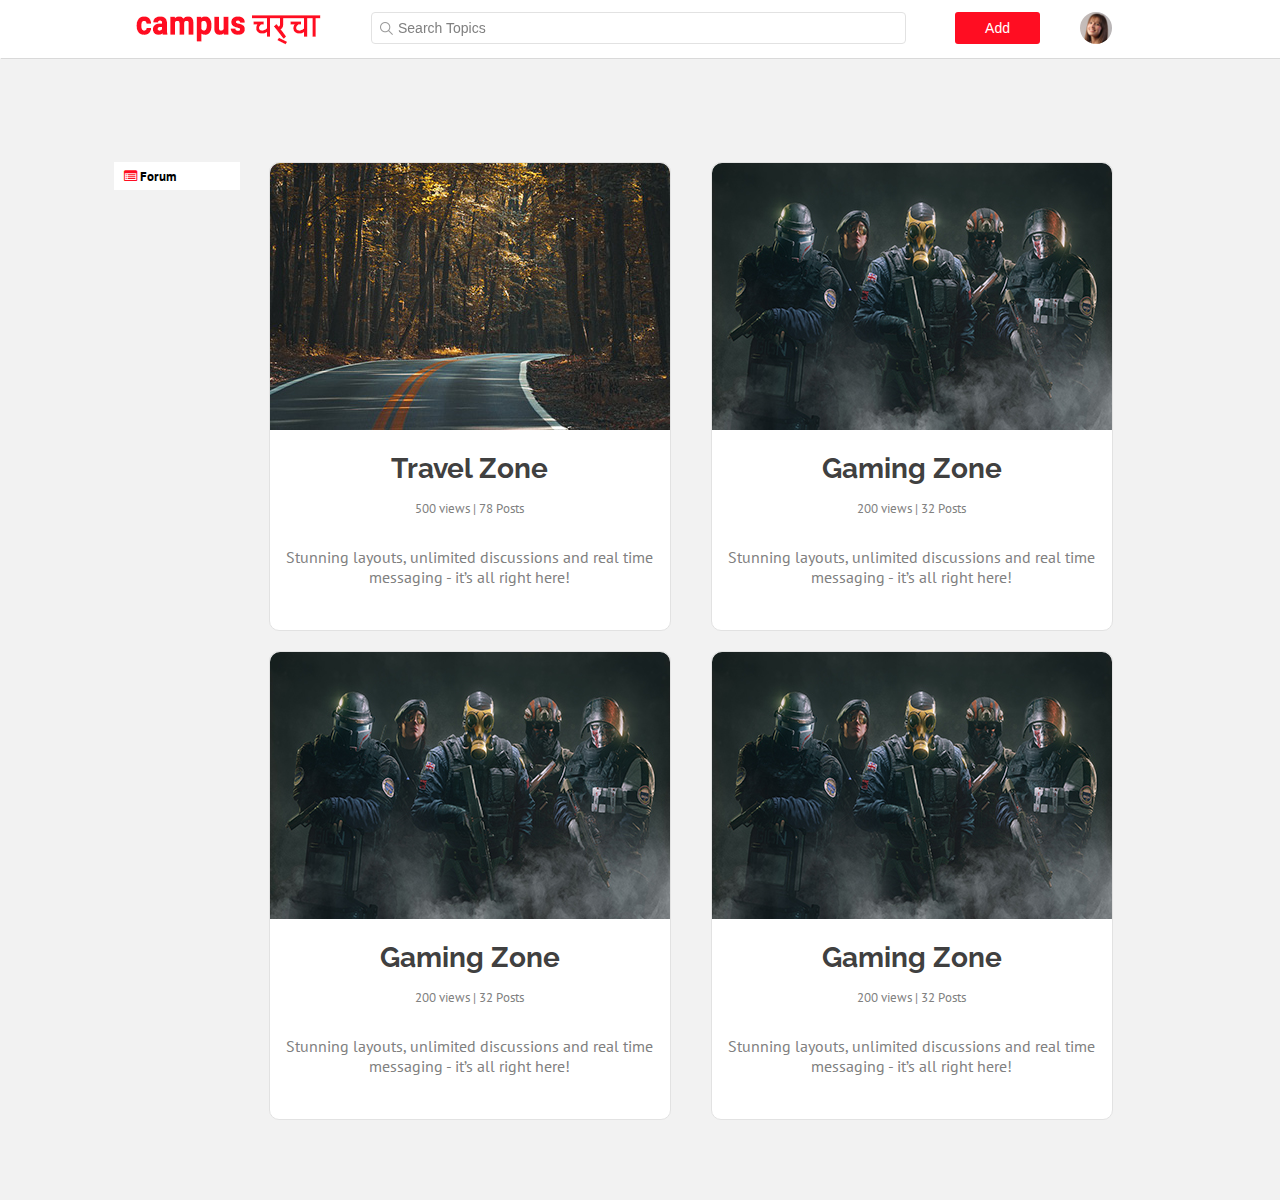
==== html/index.html @ 40da67c2 "initail commit" ====
<!DOCTYPE html>
<html>
<head>
<meta name="viewport" content="width=device-width, initial-scale=1.0">
<link rel="stylesheet" type="text/css" href="../css/index.css">
<link href="https://fonts.googleapis.com/css?family=PT+Sans|Raleway" rel="stylesheet">
<link rel="stylesheet" href="https://cdnjs.cloudflare.com/ajax/libs/font-awesome/4.7.0/css/font-awesome.min.css">
	<title>DF</title>
  <script src="http://ajax.googleapis.com/ajax/libs/jquery/2.0.0/jquery.min.js"></script>
  <script src="../js/index.js"></script>
</head> 
<body>
   <div id="nav">
   
   <a><img src="../images/new.png" id="logo"></a>
           <div class="search-container" >
    <form action="/action_page.php">
      <input type="text" placeholder="Search Topics" name="search">
      <!--<button type="submit"><i class="fa fa-search" style="color: white;"></i></button>-->
    </form>
  </div>
  <div id="start">
   	<button>
      Add
    </button>
   <!--<img src="../images/music.png" onclick="openNav()">-->
    <img src="../images/avatar.jpg" id="avatar">
    </div>
   </div>
   <div>
<div id="sidebar">
       <button id="forum" onclick="forum1()" ><i class="fa fa-list-alt" style="color: #ff0d22;"></i> Forum</button>
       <!--<button id="music" onclick="music1()"><i class="fa fa-music" style="color: #ff0d22;"></i> Music</button>-->
</div>

<div id="topics_related">
      
      <div class="img1" onClick="window.location='topic.html';">
        <a><img src="../images/travel1.jpg" class="image"></a>
        <div id="box">
          <h1 id="topic_name">Travel  Zone</h1>
          <div id="desc1">
          <p id="nof_posts">500 views | 78 Posts</p>
          <p id="desc"> Stunning layouts, unlimited discussions and real time messaging - it’s all right here!</p>
          </div>
        </div>
      </div>
      <div class="img1" onClick="window.location='topic.html';">
        <a><img src="../images/gaming.jpg" class="image"></a>
        <div id="box">
          <h1 id="topic_name">Gaming  Zone</h1>
          <div id="desc1">
          <p id="nof_posts">200 views | 32 Posts</p>
          <p id="desc"> Stunning layouts, unlimited discussions and real time messaging - it’s all right here!</p>
          
          </div>
        </div>
      </div>
      <div class="img1" onClick="window.location='topic.html';">
        <a><img src="../images/gaming.jpg" class="image"></a>
        <div id="box">
          <h1 id="topic_name">Gaming  Zone</h1>
          <div id="desc1">
          <p id="nof_posts">200 views | 32 Posts</p>
          <p id="desc"> Stunning layouts, unlimited discussions and real time messaging - it’s all right here!</p>
          
          </div>
        </div>
      </div>
      <div class="img1" onClick="window.location='topic.html';">
        <a><img src="../images/gaming.jpg" class="image"></a>
        <div id="box">
          <h1 id="topic_name">Gaming  Zone</h1>
          <div id="desc1">
          <p id="nof_posts">200 views | 32 Posts</p>
          <p id="desc"> Stunning layouts, unlimited discussions and real time messaging - it’s all right here!</p>
          
          </div>
        </div>
      </div>


</div>
</div>
<div id="mySidenav" class="sidenav">
  <div id="cart">
  <a href="javascript:void(0)" class="closebtn" onclick="closeNav()" style="color: #ff0d22">&times;</a>


  </div>

</div>

</body>
</html>
---- css/index.css ----
@font-face {
    font-family: 'hel_bold';
    src: url('../fonts/HelveticaNeueMedium.woff') format('woff'),
		url('../fonts/HelveticaNeueMedium.woff2') format('woff2')
    font-weight: normal;
    font-style: normal;
}
body{
	margin: 0px;
	font-family:  sans-serif;
    font-size: 14px;
    background-color: #f2f2f2;
    height: 1200px;
}
#nav{
	
	background-color: white;
	overflow: hidden;
	height: 58px;
	box-shadow: 1px 1px #d9d9d9;
	margin-bottom: 70px;position: fixed;
	width: 100%;
	z-index: 1000;

}
#nav a{
	float: left;
	display: block;
  	padding: 14px 16px;
  	

}
#logo{
	position: relative;
	left: 7em;
	top: -1.60em;
}
#nav .search-container{
	position: absolute;
	left: 26.5em;
	width: 450px;
	margin:0px;
}
#nav input[type=text] {
  padding: 7px;
  margin-top: 12px;
  font-size: 14px;
  border: 1px solid #e2e2e2;
  width: 500px;
  border-radius: 4px;
  background-color: #f3f5f9;
  padding-left: 26px;
  background: url(../images/search.png) no-repeat 8px center;
}
#nav input[type=text]::placeholder{
	color: grey;
	opacity: 1;
}
#hi :: placeholder {
	color: grey;
	opacity: 1;
}
#nav .search-container button {
  padding: 5px 12px;
  margin-top:12px;
  margin-right: 16px;
  background: #697683;
  font-size: 17px;
  border: none;
  cursor: pointer;
  position: relative;
  left: -0.5em;
  border-radius: 4px;
  box-shadow: 1px 1px 1px #d9d9d9;
}
#nav #start {
	position: absolute;
	right: 12em;
}

#nav #start button {
	margin-top: 12px;
	height: 32px;
    border: none;
    cursor: pointer;
    box-shadow: none;
    color: #ffffff;
    font-size: 14px;
    font-family: 'Open Sans Bold', sans-serif;
    padding-left: 30px;
    padding-right: 30px;
    background-color:#ff0d22;
    border-radius: 3px;
}
#nav #start img{

	float: right;
	margin-top: 12px;
	margin-left: 40px;
	height: 32px;
	width: 32px;
	cursor: pointer;
}
#avatar{
	float: left;
	border-radius: 50%;
}

#topics_related{
	width: 1000px;
	height: 600px;
	position: absolute;
	left: 21%;
	top: 18%;
	display: block;
}
.box{
	cursor: pointer;
}
.img1{
	float: left;
	width: 400px;
	height: 467px;
	border: 1px solid #e2e2e2;
	background-color: white;
	margin-right: 40px;
	border-radius: 10px;
	margin-bottom: 20px;
	cursor: pointer;
}
.image{
	border-top-right-radius:10px;
	border-top-left-radius:10px;
	cursor: pointer;
}
#topic_name{
	font-family:'Raleway', sans-serif;
	text-align: center;
	font-size: 28px;
	text-decoration: none;
	color: #404040;
	margin-bottom: 15px;
}
#desc{
	font-family: 'PT Sans', sans-serif;
	margin-left: : 20px;
	font-size: 16px;
	color: grey;
	text-align: center;
}
#nof_posts{
	text-align:center;
	font-family: 'PT Sans', sans-serif;
	font-size: 13px;
	margin-bottom: 30px;
	color: grey;
}
#sidebar{
	width: 200px;
	height: 400px;
	float: left;
	position: fixed;
	top: 18%;
	left: 5%;
}
#sidebar button{
	margin-left: 50px;
	margin-bottom: 10px;
	width: 126px;
	height: 28px;
	padding-left: 0px;
	border:none;
	cursor: pointer;
	outline: none;
	font-family: 'PT Sans', sans-serif;
	text-align:left;
	padding-left: 10px;
	
}
#forum{
	background-color: white;
	font-weight: bold;
}
#music{
	background-color: #f2f2f2;
	font-weight: normal;
}
.sidenav {
    height: 100%;
    width: 0;
    position: fixed;
    z-index: 1001;
    top: 0;
    right: 0;
    background-color: white;
    overflow-x: hidden;
    transition: 0.5s;
    padding-top: 60px;
}

.sidenav a {
    padding: 8px 8px 8px 32px;
    text-decoration: none;
    font-size: 25px;
    color: #818181;
    display: block;
    transition: 0.3s;
}

.sidenav a:hover {
    color: #f1f1f1;
}

.sidenav .closebtn {
    position: absolute;
    top: 0;
    color: white;
    right: 25px;
    font-size: 36px;
    margin-left: 50px;
}
@media screen and (max-height: 450px) {
  .sidenav {padding-top: 15px;}
  .sidenav a {font-size: 18px;}
}
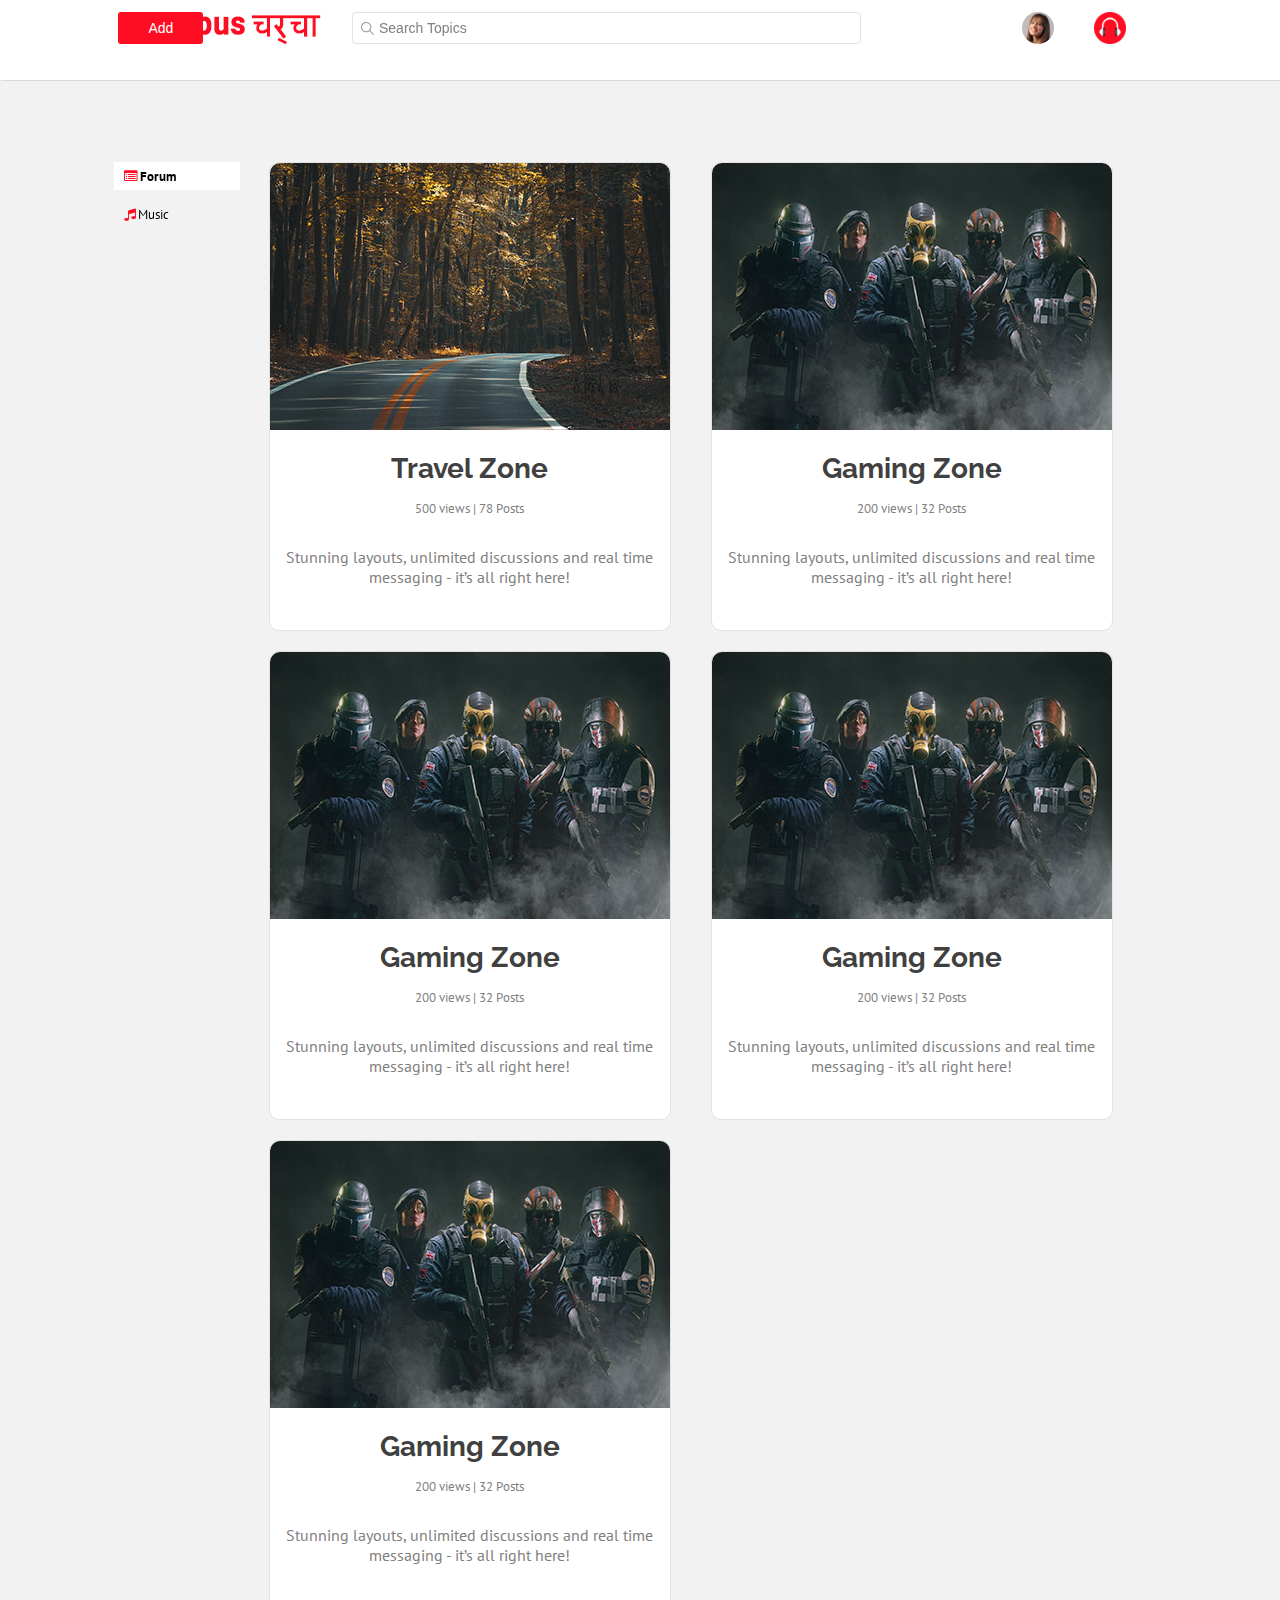
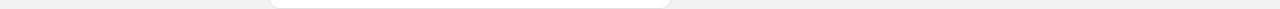
==== commit 18c3c01d: "Responsive Index" ====
--- a/html/index.html
+++ b/html/index.html
@@ -1,95 +1,103 @@
-<!DOCTYPE html>
-<html>
-<head>
-<meta name="viewport" content="width=device-width, initial-scale=1.0">
-<link rel="stylesheet" type="text/css" href="../css/index.css">
-<link href="https://fonts.googleapis.com/css?family=PT+Sans|Raleway" rel="stylesheet">
-<link rel="stylesheet" href="https://cdnjs.cloudflare.com/ajax/libs/font-awesome/4.7.0/css/font-awesome.min.css">
-	<title>DF</title>
-  <script src="http://ajax.googleapis.com/ajax/libs/jquery/2.0.0/jquery.min.js"></script>
-  <script src="../js/index.js"></script>
-</head> 
-<body>
-   <div id="nav">
-   
-   <a><img src="../images/new.png" id="logo"></a>
-           <div class="search-container" >
-    <form action="/action_page.php">
-      <input type="text" placeholder="Search Topics" name="search">
-      <!--<button type="submit"><i class="fa fa-search" style="color: white;"></i></button>-->
-    </form>
-  </div>
-  <div id="start">
-   	<button>
-      Add
-    </button>
-   <!--<img src="../images/music.png" onclick="openNav()">-->
-    <img src="../images/avatar.jpg" id="avatar">
-    </div>
-   </div>
-   <div>
-<div id="sidebar">
-       <button id="forum" onclick="forum1()" ><i class="fa fa-list-alt" style="color: #ff0d22;"></i> Forum</button>
-       <!--<button id="music" onclick="music1()"><i class="fa fa-music" style="color: #ff0d22;"></i> Music</button>-->
-</div>
-
-<div id="topics_related">
-      
-      <div class="img1" onClick="window.location='topic.html';">
-        <a><img src="../images/travel1.jpg" class="image"></a>
-        <div id="box">
-          <h1 id="topic_name">Travel  Zone</h1>
-          <div id="desc1">
-          <p id="nof_posts">500 views | 78 Posts</p>
-          <p id="desc"> Stunning layouts, unlimited discussions and real time messaging - it’s all right here!</p>
-          </div>
-        </div>
-      </div>
-      <div class="img1" onClick="window.location='topic.html';">
-        <a><img src="../images/gaming.jpg" class="image"></a>
-        <div id="box">
-          <h1 id="topic_name">Gaming  Zone</h1>
-          <div id="desc1">
-          <p id="nof_posts">200 views | 32 Posts</p>
-          <p id="desc"> Stunning layouts, unlimited discussions and real time messaging - it’s all right here!</p>
-          
-          </div>
-        </div>
-      </div>
-      <div class="img1" onClick="window.location='topic.html';">
-        <a><img src="../images/gaming.jpg" class="image"></a>
-        <div id="box">
-          <h1 id="topic_name">Gaming  Zone</h1>
-          <div id="desc1">
-          <p id="nof_posts">200 views | 32 Posts</p>
-          <p id="desc"> Stunning layouts, unlimited discussions and real time messaging - it’s all right here!</p>
-          
-          </div>
-        </div>
-      </div>
-      <div class="img1" onClick="window.location='topic.html';">
-        <a><img src="../images/gaming.jpg" class="image"></a>
-        <div id="box">
-          <h1 id="topic_name">Gaming  Zone</h1>
-          <div id="desc1">
-          <p id="nof_posts">200 views | 32 Posts</p>
-          <p id="desc"> Stunning layouts, unlimited discussions and real time messaging - it’s all right here!</p>
-          
-          </div>
-        </div>
-      </div>
-
-
-</div>
-</div>
-<div id="mySidenav" class="sidenav">
-  <div id="cart">
-  <a href="javascript:void(0)" class="closebtn" onclick="closeNav()" style="color: #ff0d22">&times;</a>
-
-
-  </div>
-
-</div>
-
-</body>
+<!DOCTYPE html>
+<html>
+<head>
+<meta name="viewport" content="width=device-width, initial-scale=1.0">
+<link rel="stylesheet" type="text/css" href="../css/index1.css">
+<link href="https://fonts.googleapis.com/css?family=PT+Sans|Raleway" rel="stylesheet">
+<link rel="stylesheet" href="https://cdnjs.cloudflare.com/ajax/libs/font-awesome/4.7.0/css/font-awesome.min.css">
+	<title>DF</title>
+  <script src="https://ajax.googleapis.com/ajax/libs/jquery/2.0.0/jquery.min.js"></script>
+  <script src="../js/index.js"></script>
+</head> 
+<body>
+   <div id="nav">
+   
+   <a><img src="../images/new.png" id="logo"></a>
+           <div class="search-container" >
+    <form action="/action_page.php">
+      <input type="text" placeholder="Search Topics" name="search">
+      <!--<button type="submit"><i class="fa fa-search" style="color: white;"></i></button>-->
+    </form>
+  </div>
+  <div id="start">
+   	<button>
+      Add
+    </button>
+   <img src="../images/music.png" onclick="openNav()">
+    <img src="../images/avatar.jpg" id="avatar">
+    </div>
+   </div>
+    <div id="sidebar">
+       <button id="forum" onclick="forum1()" ><i class="fa fa-list-alt" style="color: #ff0d22;"></i> Forum</button>
+       <button id="music" onclick="music1()"><i class="fa fa-music" style="color: #ff0d22;"></i> Music</button>
+</div>
+<div id="topics_related">
+      
+      <div class="img1" onClick="window.location='topic.html';">
+        <a><img src="../images/travel1.jpg" class="image"></a>
+        <div id="box">
+          <h1 id="topic_name">Travel  Zone</h1>
+          <div id="desc1">
+          <p id="nof_posts">500 views | 78 Posts</p>
+          <p id="desc"> Stunning layouts, unlimited discussions and real time messaging - it’s all right here!</p>
+          </div>
+        </div>
+      </div>
+      <div class="img1" onClick="window.location='topic.html';">
+        <a><img src="../images/gaming.jpg" class="image"></a>
+        <div id="box">
+          <h1 id="topic_name">Gaming  Zone</h1>
+          <div id="desc1">
+          <p id="nof_posts">200 views | 32 Posts</p>
+          <p id="desc"> Stunning layouts, unlimited discussions and real time messaging - it’s all right here!</p>
+          
+          </div>
+        </div>
+      </div>
+      <div class="img1" onClick="window.location='topic.html';">
+        <a><img src="../images/gaming.jpg" class="image"></a>
+        <div id="box">
+          <h1 id="topic_name">Gaming  Zone</h1>
+          <div id="desc1">
+          <p id="nof_posts">200 views | 32 Posts</p>
+          <p id="desc"> Stunning layouts, unlimited discussions and real time messaging - it’s all right here!</p>
+          
+          </div>
+        </div>
+      </div>
+      <div class="img1" onClick="window.location='topic.html';">
+        <a><img src="../images/gaming.jpg" class="image"></a>
+        <div id="box">
+          <h1 id="topic_name">Gaming  Zone</h1>
+          <div id="desc1">
+          <p id="nof_posts">200 views | 32 Posts</p>
+          <p id="desc"> Stunning layouts, unlimited discussions and real time messaging - it’s all right here!</p>
+          
+          </div>
+        </div>
+      </div>
+      <div class="img1" onClick="window.location='topic.html';">
+        <a><img src="../images/gaming.jpg" class="image"></a>
+        <div id="box">
+          <h1 id="topic_name">Gaming  Zone</h1>
+          <div id="desc1">
+          <p id="nof_posts">200 views | 32 Posts</p>
+          <p id="desc"> Stunning layouts, unlimited discussions and real time messaging - it’s all right here!</p>
+          
+          </div>
+        </div>
+      </div>
+
+
+</div>
+<div id="mySidenav" class="sidenav">
+  <div id="cart">
+  <a href="javascript:void(0)" class="closebtn" onclick="closeNav()" style="color: #ff0d22">&times;</a>
+
+
+  </div>
+
+</div>
+
+</body>
 </html>--- a/css/index1.css
+++ b/css/index1.css
@@ -0,0 +1,225 @@
+@font-face {
+    font-family: 'hel_bold';
+    src: url('../fonts/HelveticaNeueMedium.woff') format('woff'),
+		url('../fonts/HelveticaNeueMedium.woff2') format('woff2')
+    font-weight: normal;
+    font-style: normal;
+}
+body{
+	margin: 0px;
+	font-family:  sans-serif;
+    font-size: 14px;
+    background-color: #f2f2f2;
+    height: 100%;
+}
+#nav{
+	
+	background-color: white;
+	overflow: hidden;
+	height: 8.9%;
+	box-shadow: 1px 1px #d9d9d9;
+	margin-bottom: 70px;position: fixed;
+	width: 100%;
+	z-index: 1000;
+
+}
+#nav a{
+	float: left;
+	display: block;
+  	padding: 14px 16px;
+
+}
+#logo{
+	position: relative;
+	left: 41%;
+	top: -1.60em;
+}
+#nav .search-container{
+	position: absolute;
+	left: 27.5%;
+	width: 37%;
+	margin:0px;
+}
+#nav input[type=text] {
+  padding: 7px;
+  margin-top: 12px;
+  font-size: 14px;
+  border: 1px solid #e2e2e2;
+  width: 100%;
+  border-radius: 4px;
+  background-color: #f3f5f9;
+  padding-left: 26px;
+  background: url(../images/search.png) no-repeat 8px center;
+}
+#nav input[type=text]::placeholder{
+	color: grey;
+	opacity: 1;
+}
+#hi :: placeholder {
+	color: grey;
+	opacity: 1;
+}
+#nav .search-container button {
+  padding: 5px 12px;
+  margin-top:12px;
+  margin-right: 16px;
+  background: #697683;
+  font-size: 17px;
+  border: none;
+  cursor: pointer;
+  position: relative;
+  left: -0.5em;
+  border-radius: 4px;
+  box-shadow: 1px 1px 1px #d9d9d9;
+}
+#nav #start {
+	position: relative;
+	right: 12%;
+}
+
+#nav #start button {
+	margin-top: 12px;
+	height: 32px;
+    border: none;
+    cursor: pointer;
+    box-shadow: none;
+    color: #ffffff;
+    font-size: 14px;
+    font-family: 'Open Sans Bold', sans-serif;
+    padding-left: 30px;
+    padding-right: 30px;
+    background-color:#ff0d22;
+    border-radius: 3px;
+}
+#nav #start img{
+
+	float: right;
+	margin-top: 12px;
+	margin-left: 40px;
+	height: 32px;
+	width: 32px;
+	cursor: pointer;
+}
+#avatar{
+	float: left;
+	border-radius: 50%;
+}
+
+#topics_related{
+	width: 1000px;
+	height: 600px;
+	position: absolute;
+	left: 21%;
+	top: 18%;
+	display: block;
+}
+.box{
+	cursor: pointer;
+}
+.img1{
+	float: left;
+	width: 400px;
+	height: 467px;
+	border: 1px solid #e2e2e2;
+	background-color: white;
+	margin-right: 40px;
+	border-radius: 10px;
+	margin-bottom: 20px;
+	cursor: pointer;
+}
+.image{
+	border-top-right-radius:10px;
+	border-top-left-radius:10px;
+	cursor: pointer;
+}
+#topic_name{
+	font-family:'Raleway', sans-serif;
+	text-align: center;
+	font-size: 28px;
+	text-decoration: none;
+	color: #404040;
+	margin-bottom: 15px;
+}
+#desc{
+	font-family: 'PT Sans', sans-serif;
+	margin-left: : 20px;
+	font-size: 16px;
+	color: grey;
+	text-align: center;
+}
+#nof_posts{
+	text-align:center;
+	font-family: 'PT Sans', sans-serif;
+	font-size: 13px;
+	margin-bottom: 30px;
+	color: grey;
+}
+#sidebar{
+	width: 200px;
+	height: 400px;
+	float: left;
+	position: fixed;
+	top: 18%;
+	left: 5%;
+}
+#sidebar button{
+	margin-left: 50px;
+	margin-bottom: 10px;
+	width: 126px;
+	height: 28px;
+	padding-left: 0px;
+	border:none;
+	cursor: pointer;
+	outline: none;
+	font-family: 'PT Sans', sans-serif;
+	text-align:left;
+	padding-left: 10px;
+	
+}
+#forum{
+	background-color: white;
+	font-weight: bold;
+}
+#music{
+	background-color: #f2f2f2;
+	font-weight: normal;
+}
+.sidenav {
+    height: 100%;
+    width: 0;
+    position: fixed;
+    z-index: 1001;
+    top: 0;
+    right: 0;
+    background-color: white;
+    overflow-x: hidden;
+    transition: 0.5s;
+    padding-top: 60px;
+}
+
+.sidenav a {
+    padding: 8px 8px 8px 32px;
+    text-decoration: none;
+    font-size: 25px;
+    color: #818181;
+    display: block;
+    transition: 0.3s;
+}
+
+.sidenav a:hover {
+    color: #f1f1f1;
+}
+
+.sidenav .closebtn {
+    position: absolute;
+    top: 0;
+    color: white;
+    right: 25px;
+    font-size: 36px;
+    margin-left: 50px;
+}
+@media screen and (max-height: 450px) {
+  .sidenav {padding-top: 15px;}
+  .sidenav a {font-size: 18px;}
+}
+
